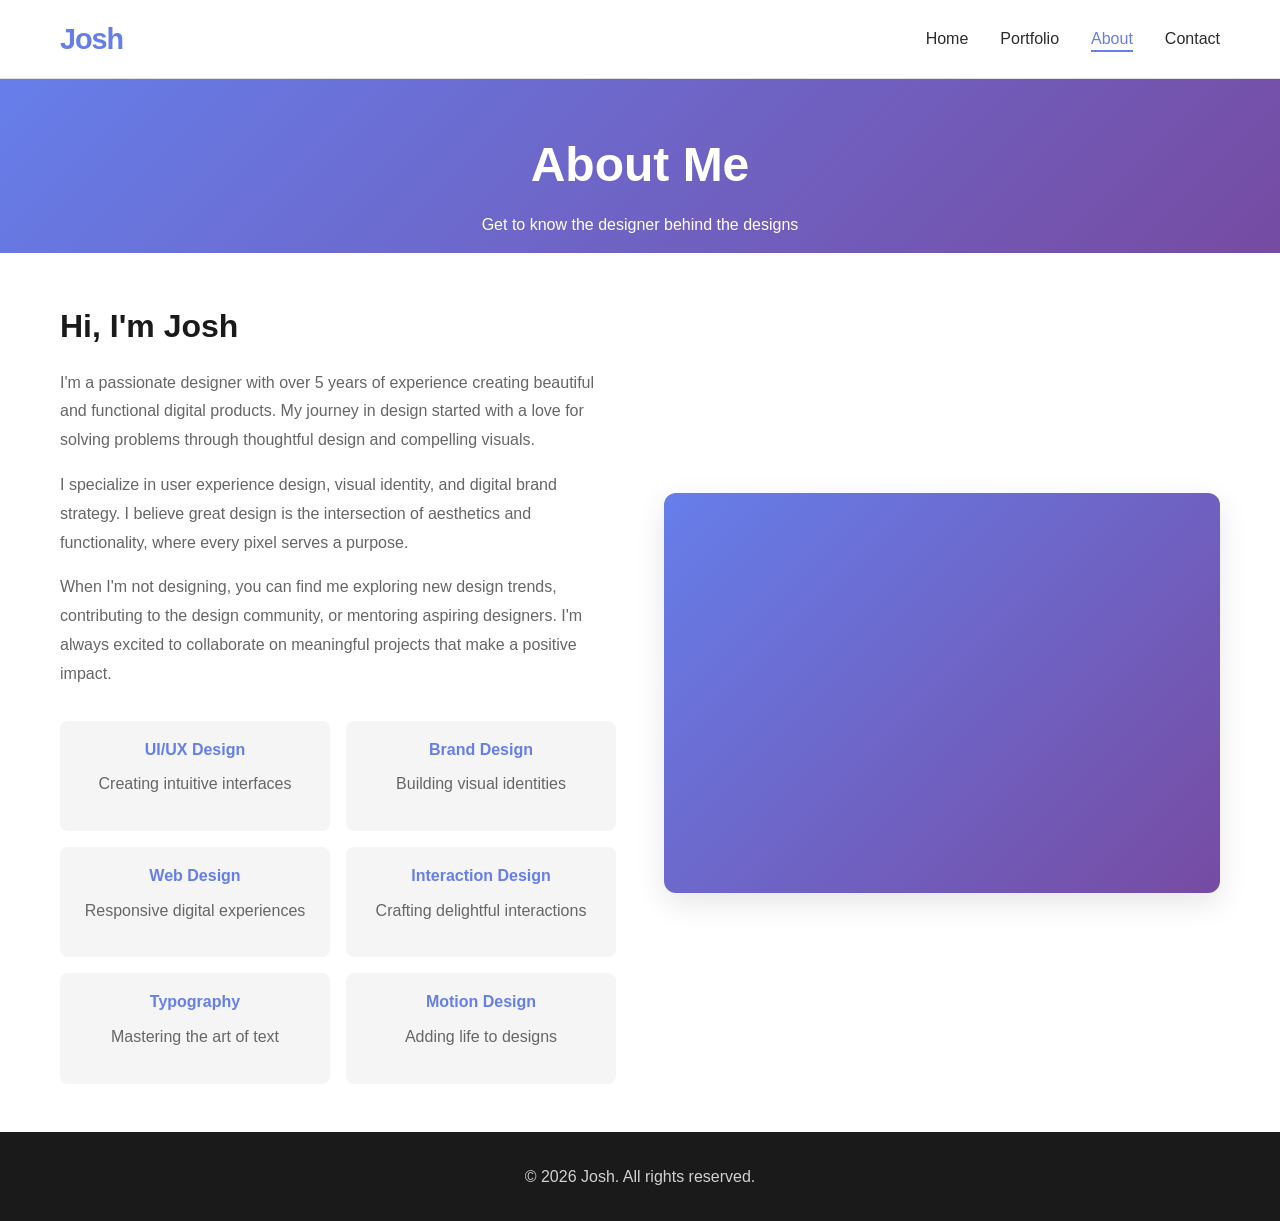
==== pages/about.html @ e6ee7c11 "first commit" ====
<!DOCTYPE html>
<html lang="en">
<head>
    <meta charset="UTF-8">
    <meta name="viewport" content="width=device-width, initial-scale=1.0">
    <title>About - Josh</title>
    <link rel="stylesheet" href="../css/style.css">
</head>
<body>
    <nav class="navbar">
        <div class="nav-container">
            <div class="logo">Josh</div>
            <ul class="nav-menu">
                <li><a href="../index.html">Home</a></li>
                <li><a href="portfolio.html">Portfolio</a></li>
                <li><a href="about.html" class="active">About</a></li>
                <li><a href="contact.html">Contact</a></li>
            </ul>
        </div>
    </nav>

    <div class="page-header">
        <div class="container">
            <h1>About Me</h1>
            <p>Get to know the designer behind the designs</p>
        </div>
    </div>

    <section class="page-content">
        <div class="container">
            <div class="about-section">
                <div class="about-text">
                    <h2>Hi, I'm Josh</h2>
                    <p>I'm a passionate designer with over 5 years of experience creating beautiful and functional digital products. My journey in design started with a love for solving problems through thoughtful design and compelling visuals.</p>
                    <p>I specialize in user experience design, visual identity, and digital brand strategy. I believe great design is the intersection of aesthetics and functionality, where every pixel serves a purpose.</p>
                    <p>When I'm not designing, you can find me exploring new design trends, contributing to the design community, or mentoring aspiring designers. I'm always excited to collaborate on meaningful projects that make a positive impact.</p>
                    
                    <div class="skills">
                        <div class="skill">
                            <h4>UI/UX Design</h4>
                            <p>Creating intuitive interfaces</p>
                        </div>
                        <div class="skill">
                            <h4>Brand Design</h4>
                            <p>Building visual identities</p>
                        </div>
                        <div class="skill">
                            <h4>Web Design</h4>
                            <p>Responsive digital experiences</p>
                        </div>
                        <div class="skill">
                            <h4>Interaction Design</h4>
                            <p>Crafting delightful interactions</p>
                        </div>
                        <div class="skill">
                            <h4>Typography</h4>
                            <p>Mastering the art of text</p>
                        </div>
                        <div class="skill">
                            <h4>Motion Design</h4>
                            <p>Adding life to designs</p>
                        </div>
                    </div>
                </div>
                <div class="about-image"></div>
            </div>
        </div>
    </section>

    <footer>
        <div class="container">
            <p>&copy; 2026 Josh. All rights reserved.</p>
        </div>
    </footer>
</body>
</html>
---- css/style.css ----
* {
    margin: 0;
    padding: 0;
    box-sizing: border-box;
}

:root {
    --primary: #1a1a1a;
    --secondary: #ffffff;
    --accent: #667eea;
    --light-gray: #f5f5f5;
    --dark-gray: #333333;
    --text: #2c2c2c;
}

html {
    scroll-behavior: smooth;
}

body {
    font-family: 'Segoe UI', Tahoma, Geneva, Verdana, sans-serif;
    color: var(--text);
    line-height: 1.6;
    background-color: var(--secondary);
}

.container {
    max-width: 1200px;
    margin: 0 auto;
    padding: 0 20px;
}

/* Navigation */
.navbar {
    position: sticky;
    top: 0;
    z-index: 100;
    background: var(--secondary);
    border-bottom: 1px solid #e0e0e0;
    padding: 1rem 0;
}

.nav-container {
    max-width: 1200px;
    margin: 0 auto;
    padding: 0 20px;
    display: flex;
    justify-content: space-between;
    align-items: center;
}

.logo {
    font-size: 1.8rem;
    font-weight: 700;
    color: var(--accent);
    letter-spacing: -1px;
}

.nav-menu {
    display: flex;
    list-style: none;
    gap: 2rem;
}

.nav-menu a {
    text-decoration: none;
    color: var(--text);
    font-weight: 500;
    transition: color 0.3s ease;
    position: relative;
}

.nav-menu a:hover,
.nav-menu a.active {
    color: var(--accent);
}

.nav-menu a::after {
    content: '';
    position: absolute;
    width: 0;
    height: 2px;
    bottom: -5px;
    left: 0;
    background: var(--accent);
    transition: width 0.3s ease;
}

.nav-menu a:hover::after,
.nav-menu a.active::after {
    width: 100%;
}

/* Hero Section */
.hero {
    min-height: 100vh;
    display: flex;
    align-items: center;
    justify-content: center;
    background: linear-gradient(135deg, #667eea 0%, #764ba2 100%);
    color: white;
    text-align: center;
    position: relative;
    overflow: hidden;
}

.hero::before {
    content: '';
    position: absolute;
    width: 400px;
    height: 400px;
    border-radius: 50%;
    background: rgba(255, 255, 255, 0.1);
    top: -100px;
    right: -100px;
    animation: float 6s ease-in-out infinite;
}

.hero::after {
    content: '';
    position: absolute;
    width: 300px;
    height: 300px;
    border-radius: 50%;
    background: rgba(255, 255, 255, 0.05);
    bottom: -50px;
    left: -50px;
    animation: float 8s ease-in-out infinite reverse;
}

@keyframes float {
    0%, 100% {
        transform: translateY(0px);
    }
    50% {
        transform: translateY(30px);
    }
}

.hero-content {
    position: relative;
    z-index: 1;
}

.hero h1 {
    font-size: 4rem;
    margin-bottom: 1rem;
    font-weight: 700;
    letter-spacing: -2px;
}

.hero p {
    font-size: 1.5rem;
    margin-bottom: 2rem;
    font-weight: 300;
    opacity: 0.95;
}

.cta-button {
    display: inline-block;
    padding: 1rem 2.5rem;
    background: white;
    color: var(--accent);
    text-decoration: none;
    border-radius: 50px;
    font-weight: 600;
    transition: all 0.3s ease;
    box-shadow: 0 10px 30px rgba(0, 0, 0, 0.2);
}

.cta-button:hover {
    transform: translateY(-2px);
    box-shadow: 0 15px 40px rgba(0, 0, 0, 0.3);
}

/* Featured Section */
.featured {
    padding: 5rem 0;
    background: var(--light-gray);
}

.featured h2 {
    font-size: 2.5rem;
    margin-bottom: 3rem;
    text-align: center;
    color: var(--primary);
}

.grid {
    display: grid;
    grid-template-columns: repeat(auto-fit, minmax(300px, 1fr));
    gap: 2rem;
}

.card {
    background: white;
    border-radius: 12px;
    overflow: hidden;
    box-shadow: 0 5px 20px rgba(0, 0, 0, 0.1);
    transition: all 0.3s ease;
    cursor: pointer;
}

.card:hover {
    transform: translateY(-8px);
    box-shadow: 0 15px 40px rgba(0, 0, 0, 0.15);
}

.card-image {
    width: 100%;
    height: 200px;
    background-size: cover;
    background-position: center;
}

.card h3 {
    padding: 1.5rem 1.5rem 0.5rem;
    font-size: 1.3rem;
    color: var(--primary);
}

.card p {
    padding: 0 1.5rem 1.5rem;
    color: #666;
    font-size: 0.95rem;
}

/* Footer */
footer {
    background: var(--primary);
    color: var(--secondary);
    padding: 2rem 0;
    text-align: center;
}

footer p {
    margin: 0;
    opacity: 0.8;
}

/* Page Sections */
.page-header {
    padding: 3rem 0 1rem;
    background: linear-gradient(135deg, #667eea 0%, #764ba2 100%);
    color: white;
    text-align: center;
}

.page-header h1 {
    font-size: 3rem;
    margin-bottom: 0.5rem;
}

.page-content {
    padding: 3rem 0;
    min-height: 60vh;
}

/* Portfolio Grid */
.portfolio-grid {
    display: grid;
    grid-template-columns: repeat(auto-fit, minmax(350px, 1fr));
    gap: 2.5rem;
}

.portfolio-item {
    border-radius: 12px;
    overflow: hidden;
    box-shadow: 0 5px 20px rgba(0, 0, 0, 0.1);
    transition: all 0.3s ease;
}

.portfolio-item:hover {
    transform: translateY(-8px);
    box-shadow: 0 15px 40px rgba(0, 0, 0, 0.15);
}

.portfolio-item-image {
    width: 100%;
    height: 250px;
    background-size: cover;
    background-position: center;
}

.portfolio-item-content {
    padding: 1.5rem;
    background: white;
}

.portfolio-item h3 {
    color: var(--primary);
    margin-bottom: 0.5rem;
}

.portfolio-item p {
    color: #666;
    font-size: 0.95rem;
}

/* About Section */
.about-section {
    display: grid;
    grid-template-columns: 1fr 1fr;
    gap: 3rem;
    align-items: center;
}

.about-text h2 {
    font-size: 2rem;
    margin-bottom: 1rem;
    color: var(--primary);
}

.about-text p {
    color: #666;
    margin-bottom: 1rem;
    line-height: 1.8;
}

.skills {
    display: grid;
    grid-template-columns: 1fr 1fr;
    gap: 1rem;
    margin-top: 2rem;
}

.skill {
    padding: 1rem;
    background: var(--light-gray);
    border-radius: 8px;
    text-align: center;
}

.skill h4 {
    color: var(--accent);
    margin-bottom: 0.5rem;
}

.about-image {
    width: 100%;
    height: 400px;
    background: linear-gradient(135deg, #667eea 0%, #764ba2 100%);
    border-radius: 12px;
    box-shadow: 0 10px 30px rgba(0, 0, 0, 0.1);
}

/* Contact Form */
.contact-form {
    max-width: 600px;
    margin: 0 auto;
    background: var(--light-gray);
    padding: 2rem;
    border-radius: 12px;
}

.form-group {
    margin-bottom: 1.5rem;
}

label {
    display: block;
    margin-bottom: 0.5rem;
    color: var(--primary);
    font-weight: 600;
}

input,
textarea {
    width: 100%;
    padding: 0.75rem;
    border: 1px solid #ddd;
    border-radius: 6px;
    font-family: inherit;
    font-size: 1rem;
    transition: border-color 0.3s ease;
}

input:focus,
textarea:focus {
    outline: none;
    border-color: var(--accent);
}

textarea {
    resize: vertical;
    min-height: 150px;
}

.submit-btn {
    width: 100%;
    padding: 1rem;
    background: linear-gradient(135deg, #667eea 0%, #764ba2 100%);
    color: white;
    border: none;
    border-radius: 6px;
    font-size: 1rem;
    font-weight: 600;
    cursor: pointer;
    transition: all 0.3s ease;
}

.submit-btn:hover {
    transform: translateY(-2px);
    box-shadow: 0 10px 30px rgba(102, 126, 234, 0.3);
}

/* Responsive Design */
@media (max-width: 768px) {
    .nav-menu {
        gap: 1rem;
        font-size: 0.9rem;
    }

    .hero h1 {
        font-size: 2.5rem;
    }

    .hero p {
        font-size: 1.1rem;
    }

    .featured h2,
    .page-header h1 {
        font-size: 2rem;
    }

    .grid,
    .portfolio-grid {
        grid-template-columns: 1fr;
    }

    .about-section {
        grid-template-columns: 1fr;
    }

    .about-image {
        height: 300px;
    }

    .skills {
        grid-template-columns: 1fr;
    }
}
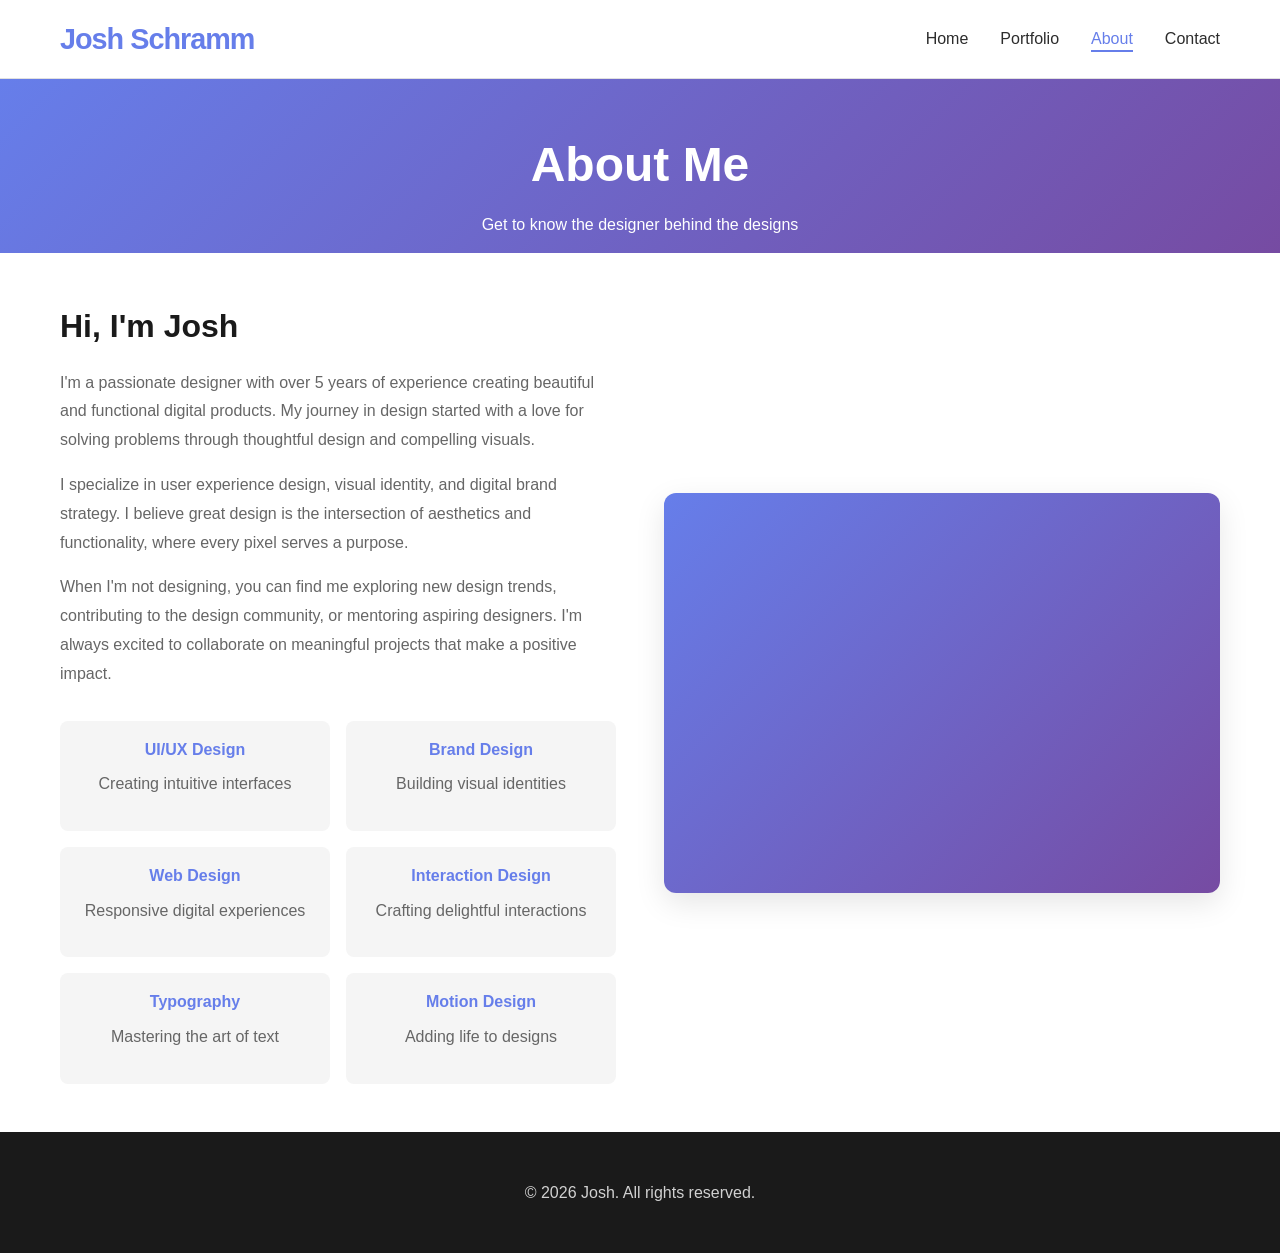
==== commit e705cd45: "Update logo links to use anchor tags and enhance styling for hover effects" ====
--- a/pages/about.html
+++ b/pages/about.html
@@ -9,7 +9,7 @@
 <body>
     <nav class="navbar">
         <div class="nav-container">
-            <div class="logo">Josh</div>
+            <a href="../index.html" class="logo">Josh Schramm</a>
             <ul class="nav-menu">
                 <li><a href="../index.html">Home</a></li>
                 <li><a href="portfolio.html">Portfolio</a></li>
--- a/css/style.css
+++ b/css/style.css
@@ -54,6 +54,12 @@
     font-weight: 700;
     color: var(--accent);
     letter-spacing: -1px;
+    text-decoration: none;
+    transition: color 0.3s ease;
+}
+
+.logo:hover {
+    color: #764ba2;
 }
 
 .nav-menu {
@@ -89,6 +95,116 @@
 .nav-menu a:hover::after,
 .nav-menu a.active::after {
     width: 100%;
+}
+
+.weather-widget {
+    background: white;
+    border-radius: 12px;
+    padding: 1.5rem;
+    box-shadow: 0 4px 15px rgba(102, 126, 234, 0.1);
+    max-width: 600px;
+}
+
+.weather-loading,
+.weather-error {
+    text-align: center;
+    color: #666;
+    padding: 1rem;
+}
+
+.weather-location-denied {
+    text-align: center;
+    padding: 2rem 1rem;
+    color: #666;
+}
+
+.weather-location-icon {
+    font-size: 3rem;
+    margin-bottom: 1rem;
+}
+
+.weather-location-denied h3 {
+    color: var(--primary);
+    margin-bottom: 0.5rem;
+    font-size: 1.3rem;
+}
+
+.weather-location-denied p {
+    font-size: 0.95rem;
+    color: #999;
+}
+
+.weather-content {
+    display: flex;
+    flex-direction: column;
+    gap: 1rem;
+}
+
+.weather-location {
+    font-size: 0.95rem;
+    color: #999;
+    text-transform: uppercase;
+    letter-spacing: 0.5px;
+    font-weight: 600;
+}
+
+.weather-main {
+    display: flex;
+    align-items: center;
+    gap: 1.5rem;
+    flex: 1;
+}
+
+.weather-emoji {
+    font-size: 4rem;
+    line-height: 1;
+}
+
+.weather-info {
+    flex: 1;
+}
+
+.weather-temp {
+    font-size: 2.5rem;
+    font-weight: 700;
+    color: var(--primary);
+    line-height: 1;
+}
+
+.weather-description {
+    font-size: 1.1rem;
+    color: #666;
+    margin-top: 0.5rem;
+}
+
+.weather-details {
+    display: flex;
+    gap: 1.5rem;
+    margin-top: 1rem;
+    padding-top: 1rem;
+    border-top: 1px solid #e0e0e0;
+}
+
+.weather-detail {
+    display: flex;
+    flex-direction: column;
+    align-items: center;
+    text-align: center;
+}
+
+.detail-label {
+    font-size: 0.85rem;
+    color: #999;
+    text-transform: uppercase;
+    letter-spacing: 0.5px;
+    font-weight: 600;
+}
+
+.detail-value {
+    font-size: 1.3rem;
+    font-weight: 700;
+    color: var(--accent);
+    margin-top: 0.25rem;
 }
 
 /* Hero Section */
@@ -229,8 +345,39 @@
 footer {
     background: var(--primary);
     color: var(--secondary);
-    padding: 2rem 0;
-    text-align: center;
+    padding: 3rem 0;
+    text-align: center;
+}
+
+footer .weather-widget {
+    margin-bottom: 2rem;
+    background: rgba(255, 255, 255, 0.05);
+    border: 1px solid rgba(255, 255, 255, 0.1);
+    box-shadow: 0 4px 15px rgba(0, 0, 0, 0.3);
+}
+
+footer .weather-location {
+    color: rgba(255, 255, 255, 0.7);
+}
+
+footer .weather-temp {
+    color: var(--secondary);
+}
+
+footer .weather-description {
+    color: rgba(255, 255, 255, 0.8);
+}
+
+footer .detail-label {
+    color: rgba(255, 255, 255, 0.6);
+}
+
+footer .detail-value {
+    color: var(--accent);
+}
+
+footer .weather-details {
+    border-top-color: rgba(255, 255, 255, 0.1);
 }
 
 footer p {
@@ -440,4 +587,16 @@
     .skills {
         grid-template-columns: 1fr;
     }
-}
+
+    .weather-emoji {
+        font-size: 3rem;
+    }
+
+    .weather-temp {
+        font-size: 2rem;
+    }
+
+    .weather-details {
+        gap: 1rem;
+    }
+}
